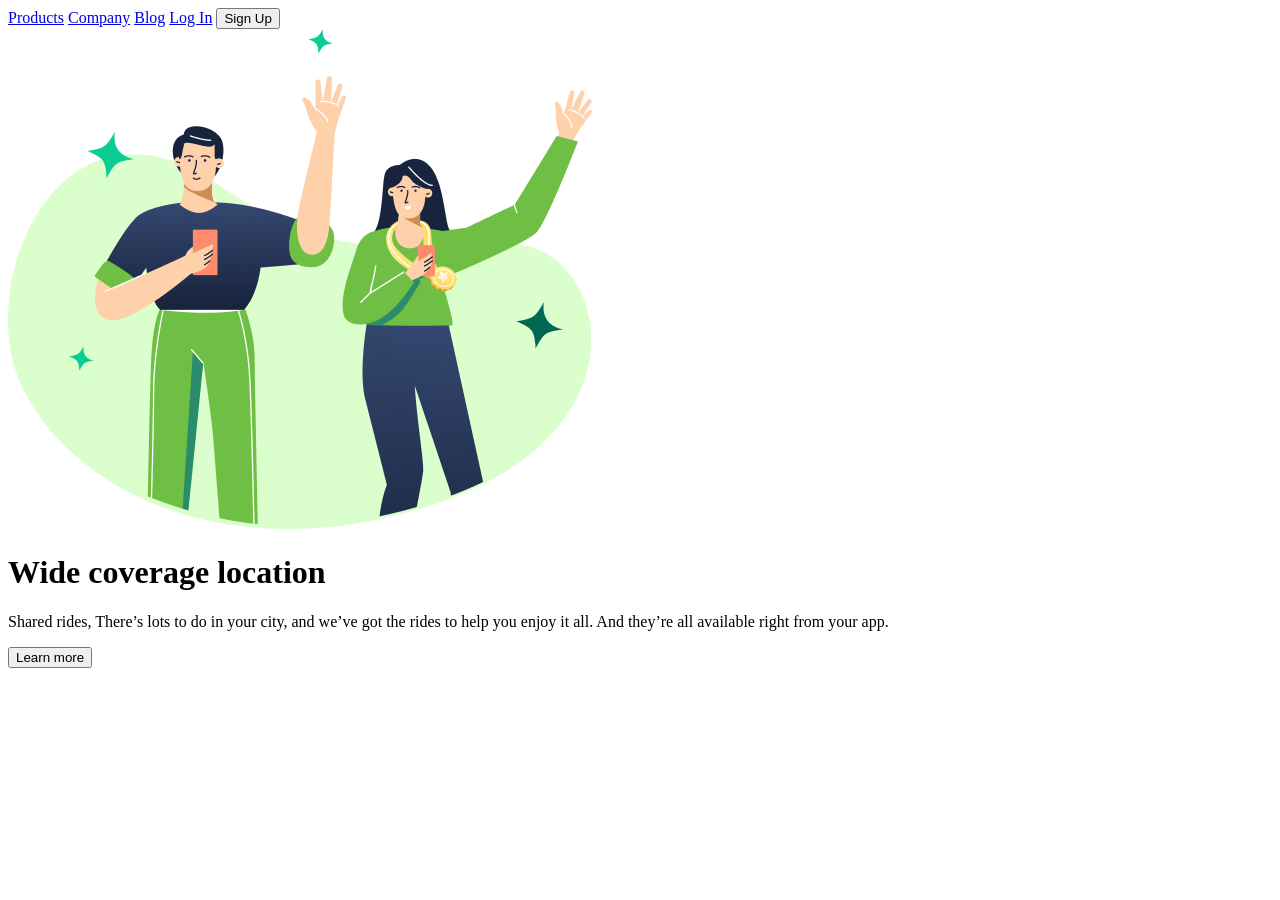
==== site responsivo/index.html @ f5803693 "Primeiro desafio site responsivo HTML CSS" ====
<!DOCTYPE html>

<html lang="en">

<head>
    <link rel="stylesheet" href="/styles.css">
    <link rel="preconnect" href="https://fonts.googleapis.com" />
    <link rel="preconnect" href="https://fonts.gstatic.com" crossorigin />
    <link href="https://fonts.googleapis.com/css2?family=Poppins:ital,wght@0,100;0,200;0,300;0,400;0,500;0,600;0,700;0,800;0,900;1,100;1,200;1,300;1,400;1,500;1,600;1,700;1,800;1,900&display=swap" rel="stylesheet" />
    <meta charset="UTF-8" />
    <meta name="viewport" content="width=device-width, initial-scale=1.0, maximum-scale=1.0, user-scalable=no" />

    <title>Wide coverage location</title>
</head>

<body>
    <header>
        <a class="nav-link" href="#">Products</a>
        <a class="nav-link" href="#">Company</a>
        <a class="nav-link" href="#">Blog</a>
        <a class="nav-link" href="#">Log In</a>
        <button class="button-signup">Sign Up</button>
    </header>

    <main>
        <img src="logo.png" alt="illustration" />

        <div class="content">
            <h1>Wide coverage location</h1>
            <p>Shared rides, There’s lots to do in your city, and we’ve got the rides to help you enjoy it all. And
                they’re all available right from your app.</p>
            <button class="button-learn-more">Learn more</button>
        </div>
    </main>

</body>
</html>
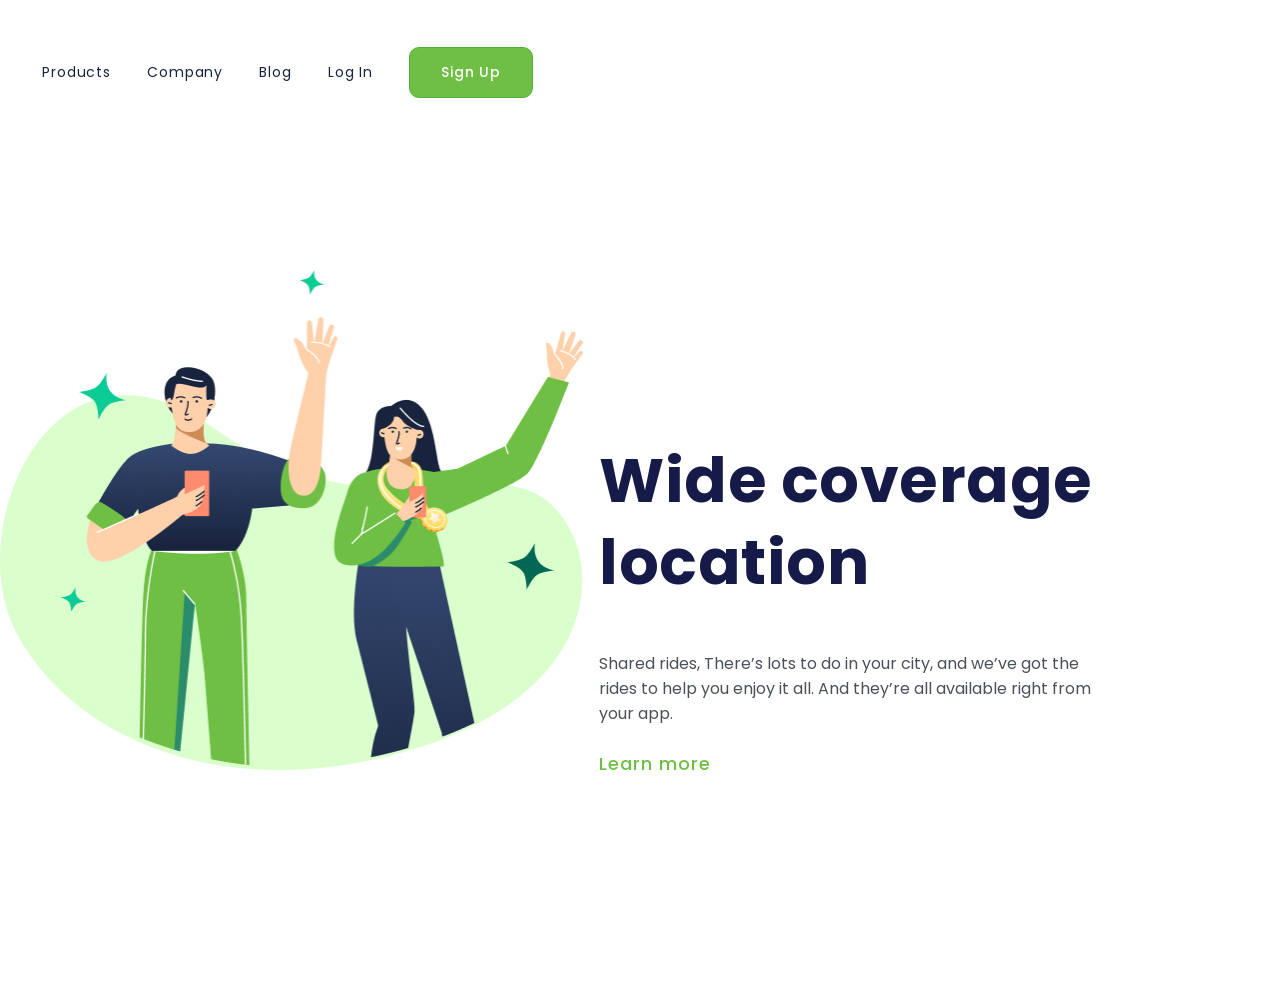
==== commit 69a71bb8: "retirado barra do href css" ====
--- a/site responsivo/index.html
+++ b/site responsivo/index.html
@@ -3,7 +3,7 @@
 <html lang="en">
 
 <head>
-    <link rel="stylesheet" href="/styles.css">
+    <link rel="stylesheet" href="styles.css" />
     <link rel="preconnect" href="https://fonts.googleapis.com" />
     <link rel="preconnect" href="https://fonts.gstatic.com" crossorigin />
     <link href="https://fonts.googleapis.com/css2?family=Poppins:ital,wght@0,100;0,200;0,300;0,400;0,500;0,600;0,700;0,800;0,900;1,100;1,200;1,300;1,400;1,500;1,600;1,700;1,800;1,900&display=swap" rel="stylesheet" />
--- a/site responsivo/styles.css
+++ b/site responsivo/styles.css
@@ -0,0 +1,219 @@
+* {
+        margin: 0;
+        padding: 0;
+        box-sizing: border-box;
+        font-family: 'Poppins', sans-serif;
+}
+
+header {
+        margin-left: 42px;
+        margin-top: 47px;
+}
+
+.nav-link {
+        color: #17233D;
+        text-decoration: none;
+        font-weight: 400;
+        font-size: 14px;
+        line-height: 21px;
+        letter-spacing: 0.88px;
+        text-align: center;
+        color: rgba(23, 35, 61, 1);
+        margin-right: 32px;
+        cursor: pointer;
+}
+
+a:hover {
+        opacity: .6;
+}
+
+.button-signup {
+        cursor: pointer;
+        color: #ffffff;
+        background-color: #6fbf44;
+        border: 1px solid #4cb538;
+        border-radius: 10px;
+        font-weight: 500;
+        font-size: 14px;
+        line-height: 21px;
+        letter-spacing: 0.88px;
+        width: 124px;
+        height: 51px;
+        top: 47px;
+        left: 161px;
+        opacity: 1;
+        cursor: pointer;
+}
+
+.button-signup:hover {
+        opacity: 0.6;
+}
+
+main {
+        margin-bottom: 102px;
+}
+
+img {
+        display: inline-block;
+        margin-top: 163px;
+        right: 85px;
+        width: 595px;
+        height: 500px;
+}
+
+div {
+        display: inline-block;
+}
+
+h1 {
+        color: #161a49;
+        font-weight: 700;
+        font-size: 62px;
+        line-height: 82px;
+        letter-spacing: 0.5px;
+        width: 582px;
+        height: 164px;
+        margin-top: 342px;
+        margin-bottom: 47px;
+        left: 801px;
+        opacity: 1;
+}
+
+p {
+        color: #4b505a;
+        width: 493px;
+        height: 99px;
+        top: 553px;
+        left: 801px;
+        opacity: 1;
+}
+
+.button-learn-more {
+        color: #6FBF44;
+        background-color: transparent;
+        border: none;
+        font-weight: 500;
+        font-size: 18px;
+        line-height: 27px;
+        letter-spacing: 1px;
+        margin-bottom: 114px;
+        cursor: pointer;
+}
+
+
+.button-learn-more:hover {
+        opacity: 0.8;
+}
+
+@media screen and (max-width: 720px) {
+
+    /* ... seus estilos anteriores do header e botões ... */
+    main {
+        display: flex;
+        flex-direction: column;
+        /* Alinha os elementos em formato de coluna (vertical) */
+        align-items: center;
+        /* Centraliza os elementos horizontalmente */
+        text-align: center;
+        /* Centraliza os textos */
+        padding: 0 20px;
+    }
+
+    header {
+        display: flex;
+        justify-content: flex-end;
+        /* Empurra todo o conteúdo para a direita */
+        padding: 5px 10px 0 0;
+        /* Ajusta o espaçamento nas bordas superior e direita */
+
+    }
+
+    .content {
+        order: 1;
+        /* Define que o bloco de texto deve ser o PRIMEIRO elemento visualizado */
+        margin-top: 60px;
+        /* Cria um espaçamento saudável entre o botão e o título */
+
+    }
+
+    img {
+        order: 2;
+        /* Define que a imagem deve ser o SEGUNDO elemento (ir para o final) */
+        width: 100%;
+        max-width: 312px;
+        /* Controla o tamanho ideal da ilustração no mobile */
+        height: auto;
+        margin-top: 60px;
+        /* Cria um espaço entre o botão 'Learn more' e a ilustração */
+    }
+
+    /* Garante que o container do texto ocupe toda a largura disponível com margem de segurança */
+    div,
+    .content {
+        display: block;
+        width: 100%;
+        padding: 0 20px;
+        /* Margem interna para o texto nunca encostar na borda da tela */
+    }
+
+    .nav-link {
+        display: none;
+    }
+
+    .button-signup {
+        margin-top: 17px;
+        margin-right: 15px;
+        cursor: pointer;
+        color: #ffffff;
+        background-color: #6fbf44;
+        border: 1px solid #4cb538;
+        border-radius: 6px;
+        font-weight: 500;
+        font-size: 12px;
+        line-height: 21px;
+        letter-spacing: 0.88px;
+        width: 91px;
+        height: 31px;
+        top: 47px;
+        left: 161px;
+        opacity: 1;
+        cursor: pointer;
+    }
+
+    h1 {
+        font-size: 30px;
+        line-height: 1.2;
+        width: 100%;
+        /* Mudado de 268px fixos para 100% fluido */
+        max-width: 280px;
+        /* Define um limite máximo elegante */
+        height: auto;
+        /* Deixe o navegador calcular a altura baseado no texto */
+        margin: 40px auto 20px auto;
+        /* Margens verticais limpas e centralizado */
+    }
+
+    p {
+        width: 100%;
+        /* Mudado de 304px fixos para 100% fluido */
+        max-width: 320px;
+        /* Evita que o texto estique demais em telas levemente maiores */
+        height: auto;
+        /* Remove a altura fixa de 165px que quebra o layout */
+        font-size: 16px;
+        line-height: 1.5;
+        margin: 0 auto 30px auto;
+        /* Centraliza horizontalmente e cria espaço para o botão */
+        text-align: center;
+        font-weight: 400;
+        letter-spacing: 0.5px;
+        color: #4b505a;
+    }
+
+    .button-learn-more {
+        font-size: 14px;
+        margin: 0 auto 40px auto;
+        display: block;
+        /* Garante que o botão respeite o 'margin: auto' para centralizar */
+    }
+}
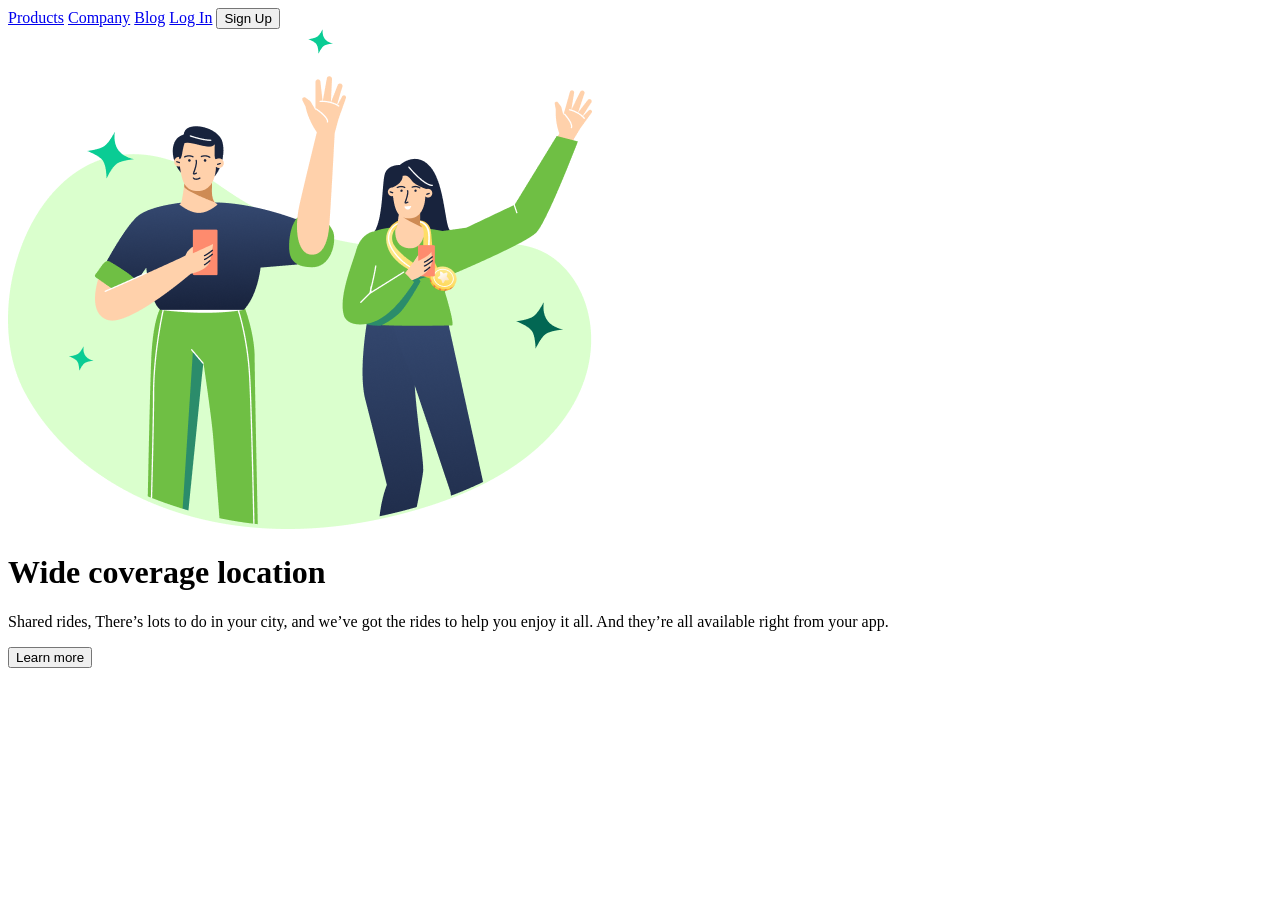
==== commit 770efde3: "Novos arquivos atualizados" ====
--- a/site responsivo/index.html
+++ b/site responsivo/index.html
@@ -3,7 +3,8 @@
 <html lang="en">
 
 <head>
-    <link rel="stylesheet" href="styles.css" />
+    <link rel="stylesheet" href="/styles.css" />
+
     <link rel="preconnect" href="https://fonts.googleapis.com" />
     <link rel="preconnect" href="https://fonts.gstatic.com" crossorigin />
     <link href="https://fonts.googleapis.com/css2?family=Poppins:ital,wght@0,100;0,200;0,300;0,400;0,500;0,600;0,700;0,800;0,900;1,100;1,200;1,300;1,400;1,500;1,600;1,700;1,800;1,900&display=swap" rel="stylesheet" />
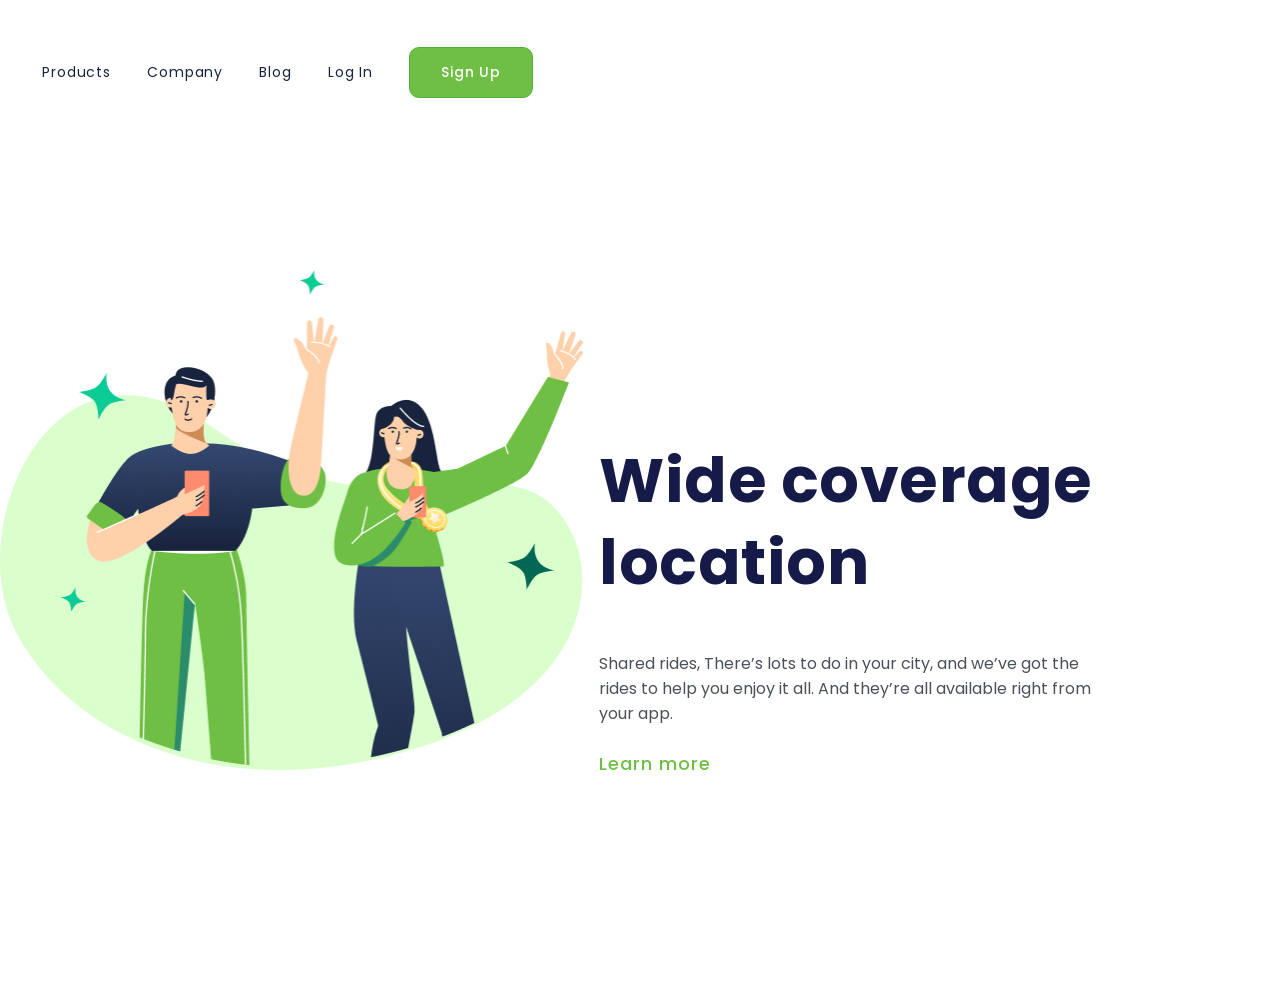
==== commit 4982ff29: "Update index.html" ====
--- a/site responsivo/index.html
+++ b/site responsivo/index.html
@@ -3,7 +3,7 @@
 <html lang="en">
 
 <head>
-    <link rel="stylesheet" href="/styles.css" />
+    <link rel="stylesheet" href="styles.css" />
 
     <link rel="preconnect" href="https://fonts.googleapis.com" />
     <link rel="preconnect" href="https://fonts.gstatic.com" crossorigin />
@@ -35,4 +35,4 @@
     </main>
 
 </body>
-</html>+</html>
--- a/site responsivo/styles.css
+++ b/site responsivo/styles.css
@@ -0,0 +1,219 @@
+* {
+        margin: 0;
+        padding: 0;
+        box-sizing: border-box;
+        font-family: 'Poppins', sans-serif;
+}
+
+header {
+        margin-left: 42px;
+        margin-top: 47px;
+}
+
+.nav-link {
+        color: #17233D;
+        text-decoration: none;
+        font-weight: 400;
+        font-size: 14px;
+        line-height: 21px;
+        letter-spacing: 0.88px;
+        text-align: center;
+        color: rgba(23, 35, 61, 1);
+        margin-right: 32px;
+        cursor: pointer;
+}
+
+a:hover {
+        opacity: .6;
+}
+
+.button-signup {
+        cursor: pointer;
+        color: #ffffff;
+        background-color: #6fbf44;
+        border: 1px solid #4cb538;
+        border-radius: 10px;
+        font-weight: 500;
+        font-size: 14px;
+        line-height: 21px;
+        letter-spacing: 0.88px;
+        width: 124px;
+        height: 51px;
+        top: 47px;
+        left: 161px;
+        opacity: 1;
+        cursor: pointer;
+}
+
+.button-signup:hover {
+        opacity: 0.6;
+}
+
+main {
+        margin-bottom: 102px;
+}
+
+img {
+        display: inline-block;
+        margin-top: 163px;
+        right: 85px;
+        width: 595px;
+        height: 500px;
+}
+
+div {
+        display: inline-block;
+}
+
+h1 {
+        color: #161a49;
+        font-weight: 700;
+        font-size: 62px;
+        line-height: 82px;
+        letter-spacing: 0.5px;
+        width: 582px;
+        height: 164px;
+        margin-top: 342px;
+        margin-bottom: 47px;
+        left: 801px;
+        opacity: 1;
+}
+
+p {
+        color: #4b505a;
+        width: 493px;
+        height: 99px;
+        top: 553px;
+        left: 801px;
+        opacity: 1;
+}
+
+.button-learn-more {
+        color: #6FBF44;
+        background-color: transparent;
+        border: none;
+        font-weight: 500;
+        font-size: 18px;
+        line-height: 27px;
+        letter-spacing: 1px;
+        margin-bottom: 114px;
+        cursor: pointer;
+}
+
+
+.button-learn-more:hover {
+        opacity: 0.8;
+}
+
+@media screen and (max-width: 720px) {
+
+    /* ... seus estilos anteriores do header e botões ... */
+    main {
+        display: flex;
+        flex-direction: column;
+        /* Alinha os elementos em formato de coluna (vertical) */
+        align-items: center;
+        /* Centraliza os elementos horizontalmente */
+        text-align: center;
+        /* Centraliza os textos */
+        padding: 0 20px;
+    }
+
+    header {
+        display: flex;
+        justify-content: flex-end;
+        /* Empurra todo o conteúdo para a direita */
+        padding: 5px 10px 0 0;
+        /* Ajusta o espaçamento nas bordas superior e direita */
+
+    }
+
+    .content {
+        order: 1;
+        /* Define que o bloco de texto deve ser o PRIMEIRO elemento visualizado */
+        margin-top: 60px;
+        /* Cria um espaçamento saudável entre o botão e o título */
+
+    }
+
+    img {
+        order: 2;
+        /* Define que a imagem deve ser o SEGUNDO elemento (ir para o final) */
+        width: 100%;
+        max-width: 312px;
+        /* Controla o tamanho ideal da ilustração no mobile */
+        height: auto;
+        margin-top: 60px;
+        /* Cria um espaço entre o botão 'Learn more' e a ilustração */
+    }
+
+    /* Garante que o container do texto ocupe toda a largura disponível com margem de segurança */
+    div,
+    .content {
+        display: block;
+        width: 100%;
+        padding: 0 20px;
+        /* Margem interna para o texto nunca encostar na borda da tela */
+    }
+
+    .nav-link {
+        display: none;
+    }
+
+    .button-signup {
+        margin-top: 17px;
+        margin-right: 15px;
+        cursor: pointer;
+        color: #ffffff;
+        background-color: #6fbf44;
+        border: 1px solid #4cb538;
+        border-radius: 6px;
+        font-weight: 500;
+        font-size: 12px;
+        line-height: 21px;
+        letter-spacing: 0.88px;
+        width: 91px;
+        height: 31px;
+        top: 47px;
+        left: 161px;
+        opacity: 1;
+        cursor: pointer;
+    }
+
+    h1 {
+        font-size: 30px;
+        line-height: 1.2;
+        width: 100%;
+        /* Mudado de 268px fixos para 100% fluido */
+        max-width: 280px;
+        /* Define um limite máximo elegante */
+        height: auto;
+        /* Deixe o navegador calcular a altura baseado no texto */
+        margin: 40px auto 20px auto;
+        /* Margens verticais limpas e centralizado */
+    }
+
+    p {
+        width: 100%;
+        /* Mudado de 304px fixos para 100% fluido */
+        max-width: 320px;
+        /* Evita que o texto estique demais em telas levemente maiores */
+        height: auto;
+        /* Remove a altura fixa de 165px que quebra o layout */
+        font-size: 16px;
+        line-height: 1.5;
+        margin: 0 auto 30px auto;
+        /* Centraliza horizontalmente e cria espaço para o botão */
+        text-align: center;
+        font-weight: 400;
+        letter-spacing: 0.5px;
+        color: #4b505a;
+    }
+
+    .button-learn-more {
+        font-size: 14px;
+        margin: 0 auto 40px auto;
+        display: block;
+        /* Garante que o botão respeite o 'margin: auto' para centralizar */
+    }
+}
